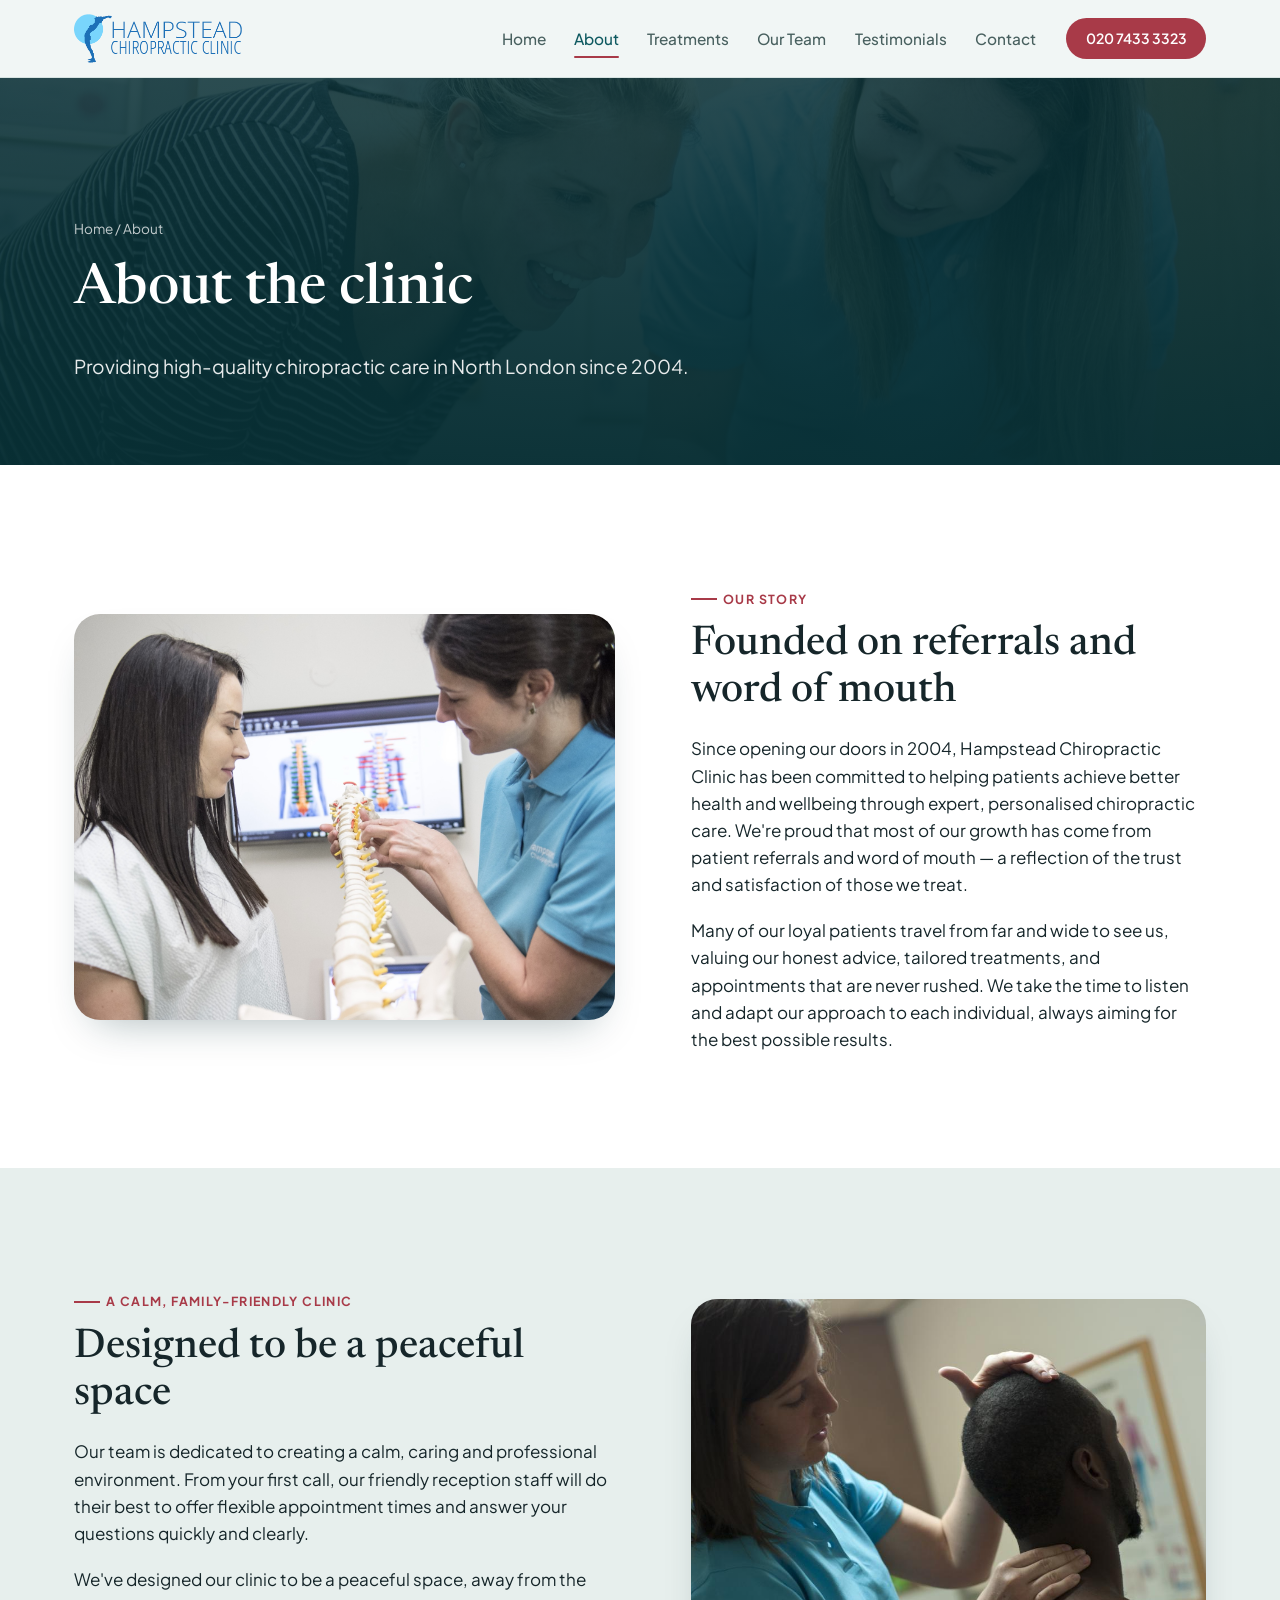
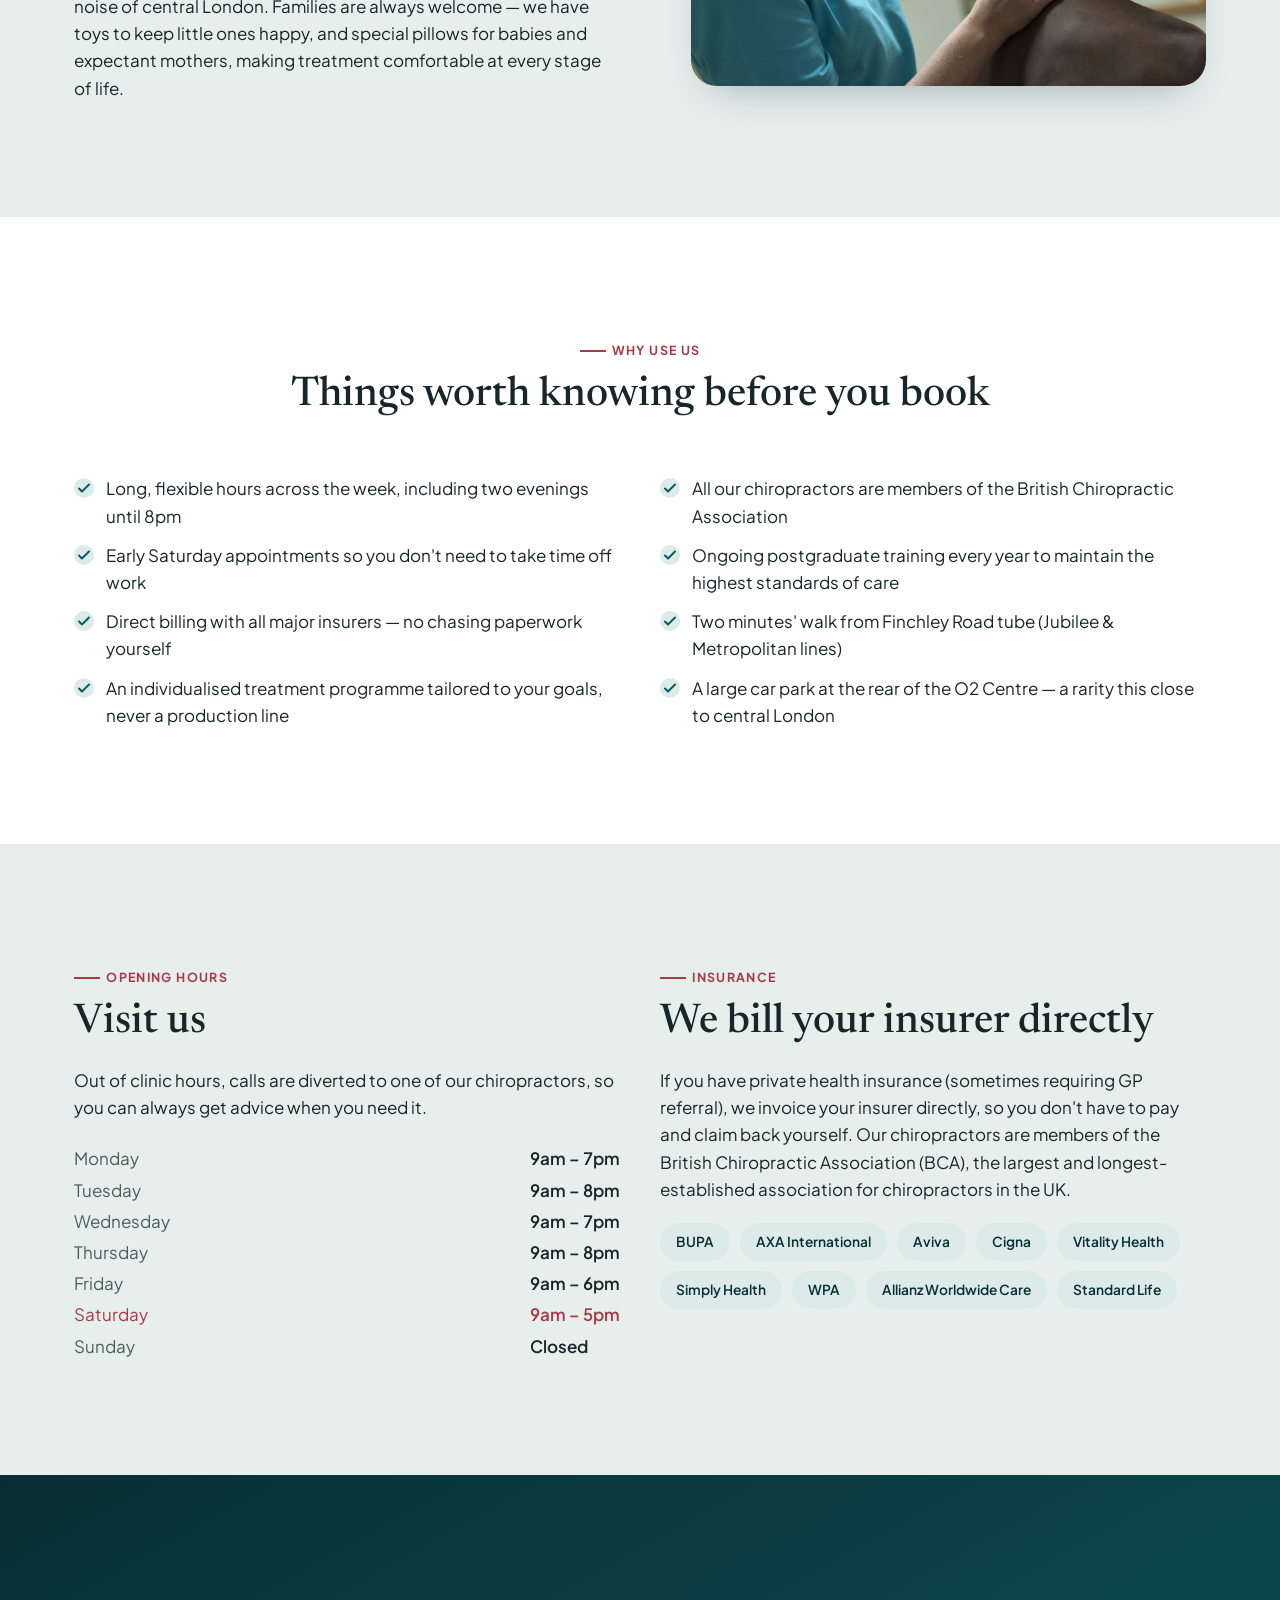
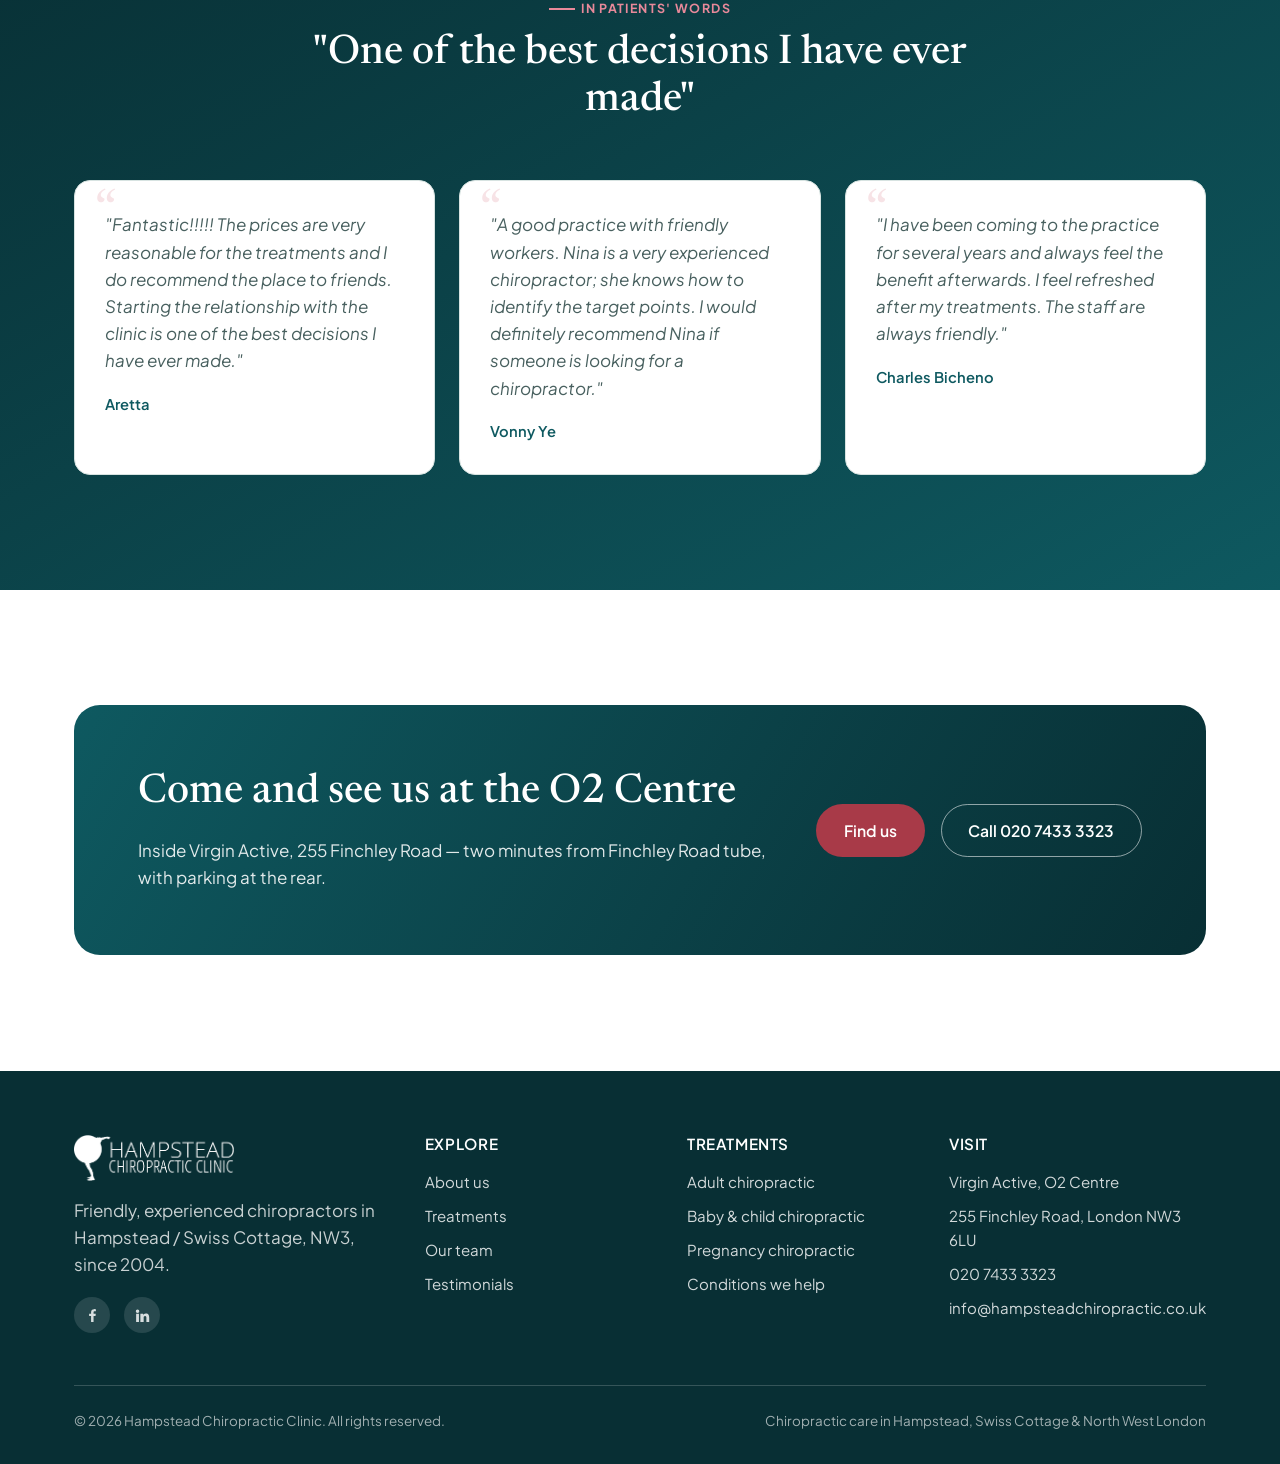
==== about.html @ 44919b16 "Initial build: Hampstead Chiropractic Clinic demo site Fully custom static site (plain HTML/CSS/JS, " ====
<!DOCTYPE html>
<html lang="en-GB">
<head>
<meta charset="UTF-8">
<meta name="viewport" content="width=device-width, initial-scale=1">
<title>About Us — Hampstead Chiropractic Clinic, NW3</title>
<meta name="description" content="Hampstead Chiropractic Clinic has treated patients in North London since 2004. Read our story, why patients choose us, opening hours, and accepted insurers.">
<link rel="icon" href="assets/img/favicon.svg" type="image/svg+xml">
<link rel="preconnect" href="https://fonts.googleapis.com">
<link rel="preconnect" href="https://fonts.gstatic.com" crossorigin>
<link href="https://fonts.googleapis.com/css2?family=Newsreader:ital,opsz,wght@0,6..72,400;0,6..72,500;0,6..72,600;1,6..72,500&family=Plus+Jakarta+Sans:wght@400;500;600;700;800&display=swap" rel="stylesheet">
<link rel="stylesheet" href="assets/css/tokens.css">
<link rel="stylesheet" href="assets/css/main.css">
</head>
<body>

<header class="site-header">
  <div class="container site-header__bar">
    <a href="index.html" class="brand"><img src="assets/img/logo.png" width="333" height="97" style="height:auto" alt="Hampstead Chiropractic Clinic"></a>
    <nav class="nav">
      <ul class="nav__links">
        <li><a href="index.html">Home</a></li>
        <li><a href="about.html" aria-current="page">About</a></li>
        <li><a href="treatments.html">Treatments</a></li>
        <li><a href="team.html">Our Team</a></li>
        <li><a href="testimonials.html">Testimonials</a></li>
        <li><a href="contact.html">Contact</a></li>
      </ul>
      <a href="tel:+442074333323" class="btn btn--primary btn--sm">020 7433 3323</a>
      <button class="nav__toggle" aria-label="Toggle menu" aria-expanded="false">
        <svg viewBox="0 0 24 24" fill="none" stroke="currentColor" stroke-width="2" stroke-linecap="round"><path d="M4 7h16M4 12h16M4 17h16"/></svg>
      </button>
    </nav>
  </div>
  <div class="nav__scrim"></div>
</header>

<main>

  <section class="banner">
    <div class="banner__media"><img src="assets/img/mother-baby-chiropractor.jpg" width="2200" height="1466" alt="" role="presentation"></div>
    <div class="banner__scrim"></div>
    <div class="container banner__inner">
      <p class="breadcrumb"><a href="index.html">Home</a> / About</p>
      <h1>About the clinic</h1>
      <p class="lede">Providing high-quality chiropractic care in North London since 2004.</p>
    </div>
  </section>

  <section class="section section--surface" data-reveal>
    <div class="container">
      <div class="split">
        <div class="split__media"><img src="assets/img/about-consultation-spine-model.jpg" width="2000" height="1331" style="height:auto" alt="Chiropractor discussing a spine model with a patient during a consultation" loading="lazy"></div>
        <div>
          <p class="eyebrow">Our story</p>
          <h2>Founded on referrals and word of mouth</h2>
          <p>Since opening our doors in 2004, Hampstead Chiropractic Clinic has been committed to helping patients achieve better health and wellbeing through expert, personalised chiropractic care. We're proud that most of our growth has come from patient referrals and word of mouth — a reflection of the trust and satisfaction of those we treat.</p>
          <p>Many of our loyal patients travel from far and wide to see us, valuing our honest advice, tailored treatments, and appointments that are never rushed. We take the time to listen and adapt our approach to each individual, always aiming for the best possible results.</p>
        </div>
      </div>
    </div>
  </section>

  <section class="section section--dim" data-reveal>
    <div class="container">
      <div class="split split--reverse">
        <div class="split__media"><img src="assets/img/adult-cervical-adjustment.jpg" width="1024" height="689" style="height:auto" alt="Chiropractor performing a gentle neck adjustment on an adult patient" loading="lazy"></div>
        <div>
          <p class="eyebrow">A calm, family-friendly clinic</p>
          <h2>Designed to be a peaceful space</h2>
          <p>Our team is dedicated to creating a calm, caring and professional environment. From your first call, our friendly reception staff will do their best to offer flexible appointment times and answer your questions quickly and clearly.</p>
          <p>We've designed our clinic to be a peaceful space, away from the noise of central London. Families are always welcome — we have toys to keep little ones happy, and special pillows for babies and expectant mothers, making treatment comfortable at every stage of life.</p>
        </div>
      </div>
    </div>
  </section>

  <section class="section section--surface" data-reveal>
    <div class="container">
      <div class="section-head section-head--center">
        <p class="eyebrow">Why use us</p>
        <h2>Things worth knowing before you book</h2>
      </div>
      <div class="grid-2">
        <ul class="list-check">
          <li>Long, flexible hours across the week, including two evenings until 8pm</li>
          <li>Early Saturday appointments so you don't need to take time off work</li>
          <li>Direct billing with all major insurers — no chasing paperwork yourself</li>
          <li>An individualised treatment programme tailored to your goals, never a production line</li>
        </ul>
        <ul class="list-check">
          <li>All our chiropractors are members of the British Chiropractic Association</li>
          <li>Ongoing postgraduate training every year to maintain the highest standards of care</li>
          <li>Two minutes' walk from Finchley Road tube (Jubilee &amp; Metropolitan lines)</li>
          <li>A large car park at the rear of the O2 Centre — a rarity this close to central London</li>
        </ul>
      </div>
    </div>
  </section>

  <section class="section section--dim" data-reveal>
    <div class="container">
      <div class="grid-2">
        <div>
          <p class="eyebrow">Opening hours</p>
          <h2>Visit us</h2>
          <p>Out of clinic hours, calls are diverted to one of our chiropractors, so you can always get advice when you need it.</p>
          <div class="hours-table" style="margin-top:24px;">
            <div class="hours-row" data-day="1"><span class="day-name">Monday</span><span class="day-hours">9am – 7pm</span></div>
            <div class="hours-row" data-day="2"><span class="day-name">Tuesday</span><span class="day-hours">9am – 8pm</span></div>
            <div class="hours-row" data-day="3"><span class="day-name">Wednesday</span><span class="day-hours">9am – 7pm</span></div>
            <div class="hours-row" data-day="4"><span class="day-name">Thursday</span><span class="day-hours">9am – 8pm</span></div>
            <div class="hours-row" data-day="5"><span class="day-name">Friday</span><span class="day-hours">9am – 6pm</span></div>
            <div class="hours-row" data-day="6"><span class="day-name">Saturday</span><span class="day-hours">9am – 5pm</span></div>
            <div class="hours-row" data-day="0"><span class="day-name">Sunday</span><span class="day-hours">Closed</span></div>
          </div>
        </div>
        <div id="insurance">
          <p class="eyebrow">Insurance</p>
          <h2>We bill your insurer directly</h2>
          <p>If you have private health insurance (sometimes requiring GP referral), we invoice your insurer directly, so you don't have to pay and claim back yourself. Our chiropractors are members of the British Chiropractic Association (BCA), the largest and longest-established association for chiropractors in the UK.</p>
          <div class="chip-row" style="margin-top:20px;">
            <span class="chip">BUPA</span>
            <span class="chip">AXA International</span>
            <span class="chip">Aviva</span>
            <span class="chip">Cigna</span>
            <span class="chip">Vitality Health</span>
            <span class="chip">Simply Health</span>
            <span class="chip">WPA</span>
            <span class="chip">Allianz Worldwide Care</span>
            <span class="chip">Standard Life</span>
          </div>
        </div>
      </div>
    </div>
  </section>

  <section class="section section--teal" data-reveal>
    <div class="container">
      <div class="section-head section-head--center">
        <p class="eyebrow">In patients' words</p>
        <h2>"One of the best decisions I have ever made"</h2>
      </div>
      <div class="testimonials-grid">
        <article class="t-card">
          <p>"Fantastic!!!!! The prices are very reasonable for the treatments and I do recommend the place to friends. Starting the relationship with the clinic is one of the best decisions I have ever made."</p>
          <cite>Aretta</cite>
        </article>
        <article class="t-card">
          <p>"A good practice with friendly workers. Nina is a very experienced chiropractor; she knows how to identify the target points. I would definitely recommend Nina if someone is looking for a chiropractor."</p>
          <cite>Vonny Ye</cite>
        </article>
        <article class="t-card">
          <p>"I have been coming to the practice for several years and always feel the benefit afterwards. I feel refreshed after my treatments. The staff are always friendly."</p>
          <cite>Charles Bicheno</cite>
        </article>
      </div>
    </div>
  </section>

  <section class="section section--surface" data-reveal>
    <div class="container">
      <div class="cta-band">
        <div>
          <h2>Come and see us at the O2 Centre</h2>
          <p>Inside Virgin Active, 255 Finchley Road — two minutes from Finchley Road tube, with parking at the rear.</p>
        </div>
        <div class="hero__actions" style="margin:0;">
          <a href="contact.html" class="btn btn--primary">Find us</a>
          <a href="tel:+442074333323" class="btn btn--outline-light">Call 020 7433 3323</a>
        </div>
      </div>
    </div>
  </section>

</main>

<footer class="site-footer">
  <div class="container">
    <div class="footer-grid">
      <div class="footer-brand">
        <img src="assets/img/logo.png" width="333" height="97" style="height:auto" alt="Hampstead Chiropractic Clinic">
        <p style="max-width:32ch; color:color-mix(in srgb, var(--color-white) 78%, transparent);">Friendly, experienced chiropractors in Hampstead / Swiss Cottage, NW3, since 2004.</p>
        <div class="social-row">
          <a href="https://www.facebook.com/HCCgettreated/" target="_blank" rel="noopener" aria-label="Facebook">
            <svg viewBox="0 0 24 24" fill="currentColor"><path d="M13.5 21v-8.2h2.75l.41-3.2h-3.16V7.55c0-.92.26-1.55 1.58-1.55h1.68V3.14A22 22 0 0 0 14.2 3c-2.5 0-4.21 1.53-4.21 4.33v2.27H7.23v3.2h2.76V21z"/></svg>
          </a>
          <a href="https://www.linkedin.com/in/nina-van-dyk-29711727/" target="_blank" rel="noopener" aria-label="LinkedIn">
            <svg viewBox="0 0 24 24" fill="currentColor"><path d="M4.98 3.5A2.5 2.5 0 1 1 5 8.5a2.5 2.5 0 0 1-.02-5zM3 9.5h4V21H3zM9 9.5h3.83v1.57h.05c.53-1 1.84-2.06 3.79-2.06 4.06 0 4.81 2.67 4.81 6.14V21h-4v-5.35c0-1.28-.02-2.92-1.78-2.92-1.78 0-2.06 1.39-2.06 2.83V21H9z"/></svg>
          </a>
        </div>
      </div>
      <div>
        <h4>Explore</h4>
        <ul class="footer-links">
          <li><a href="about.html">About us</a></li>
          <li><a href="treatments.html">Treatments</a></li>
          <li><a href="team.html">Our team</a></li>
          <li><a href="testimonials.html">Testimonials</a></li>
        </ul>
      </div>
      <div>
        <h4>Treatments</h4>
        <ul class="footer-links">
          <li><a href="treatments.html#adult">Adult chiropractic</a></li>
          <li><a href="treatments.html#baby">Baby &amp; child chiropractic</a></li>
          <li><a href="treatments.html#pregnancy">Pregnancy chiropractic</a></li>
          <li><a href="treatments.html#conditions">Conditions we help</a></li>
        </ul>
      </div>
      <div>
        <h4>Visit</h4>
        <ul class="footer-links">
          <li>Virgin Active, O2 Centre</li>
          <li>255 Finchley Road, London NW3 6LU</li>
          <li><a href="tel:+442074333323">020 7433 3323</a></li>
          <li><a href="mailto:info@hampsteadchiropractic.co.uk">info@hampsteadchiropractic.co.uk</a></li>
        </ul>
      </div>
    </div>
    <div class="footer-bottom">
      <span>© 2026 Hampstead Chiropractic Clinic. All rights reserved.</span>
      <span>Chiropractic care in Hampstead, Swiss Cottage &amp; North West London</span>
    </div>
  </div>
</footer>

<script src="assets/js/main.js"></script>
</body>
</html>
---- assets/css/tokens.css ----
/* ==========================================================================
   Hampstead Chiropractic Clinic — design tokens
   Palette: deep spruce-teal (precision, calm) + warm rose-coral (human
   warmth — this clinic treats a lot of babies, children and expectant
   mothers, so the accent leans warmer/softer than a purely clinical site).
   Deliberately distinct from sibling projects: golders-green-chiropractic
   (bordeaux wine + slate), nw3-chiropractic (dusk indigo + sage),
   dental-perfection (amethyst + rose-gold), hampstead-practice (botanical
   green + clay). Contrast pairs verified against WCAG AA below.
   ========================================================================== */

:root {
  /* --- Brand teal --- */
  --color-teal: #0E5960;          /* primary — deep spruce teal. 7.35:1 on paper */
  --color-teal-light: #5FA3AC;    /* text-safe teal on teal-deep bg (4.99:1) */
  --color-teal-deep: #082F34;     /* darkest teal — hero scrim, footer, dark sections */
  --color-teal-pale: #DCEBEA;     /* pale tint for chips/badges/backgrounds — not text */

  /* --- Accent coral (warmth, family, care) --- */
  --color-coral: #CD5468;         /* decorative/large-text/icons only on light bg (3.80:1) */
  --color-coral-deep: #A83A48;    /* text-safe coral on paper/white (5.72:1 / 6.24:1) */
  --color-coral-light: #E8899A;   /* text-safe coral on teal-deep bg (5.78:1) */
  --color-coral-pale: #F7E3E6;    /* pale coral tint for chips/backgrounds — not text */

  /* --- Neutrals --- */
  --color-paper: #F1F6F5;         /* page background — cool seafoam-white, spa-calm */
  --color-paper-dim: #E7EFED;     /* secondary panel background */
  --color-surface: #FFFFFF;       /* card surface */
  --color-ink: #16262A;           /* body text — deep teal-charcoal (14.31:1 on paper) */
  --color-ink-soft: #48605F;      /* secondary text (6.18:1 on paper, 6.74:1 on white) */
  --color-line: #D7E3E1;          /* hairline borders — decorative only */
  --color-line-strong: #B9CBC8;
  --color-white: #FFFFFF;

  --hover-fill: color-mix(in oklch, var(--color-teal) 70%, black);

  /* --- Semantic aliases --- */
  --color-bg: var(--color-paper);
  --color-text: var(--color-ink);
  --color-text-soft: var(--color-ink-soft);
  --color-primary: var(--color-teal);
  --color-primary-deep: var(--color-teal-deep);
  --color-accent: var(--color-coral);
  --color-accent-deep: var(--color-coral-deep);

  /* --- Type --- */
  --font-display: "Newsreader", "Iowan Old Style", Georgia, serif;
  --font-body: "Plus Jakarta Sans", -apple-system, BlinkMacSystemFont, "Segoe UI", Roboto, Arial, sans-serif;

  /* --- Shape / motion --- */
  --radius-lg: 26px;
  --radius-md: 16px;
  --radius-sm: 9px;
  --shadow-soft: 0 20px 44px -22px rgba(8, 47, 52, 0.38);
  --shadow-tight: 0 8px 20px -12px rgba(8, 47, 52, 0.3);
  --ease: cubic-bezier(0.22, 0.61, 0.36, 1);
}
---- assets/css/main.css ----
/* ==========================================================================
   Hampstead Chiropractic Clinic — main stylesheet
   Plain CSS, no framework, no build step.
   ========================================================================== */

@view-transition {
  navigation: auto;
}

*, *::before, *::after { box-sizing: border-box; }
html { scroll-behavior: smooth; }
@media (prefers-reduced-motion: reduce) {
  html { scroll-behavior: auto; }
  *, *::before, *::after {
    animation-duration: 0.01ms !important;
    animation-iteration-count: 1 !important;
    transition-duration: 0.01ms !important;
    scroll-behavior: auto !important;
  }
}

body {
  margin: 0;
  background: var(--color-bg);
  color: var(--color-text);
  font-family: var(--font-body);
  font-size: 1.0625rem;
  line-height: 1.6;
  -webkit-font-smoothing: antialiased;
}

img { max-width: 100%; display: block; }
a { color: inherit; text-decoration: none; }

h1, h2, h3, h4 {
  font-family: var(--font-display);
  font-weight: 600;
  line-height: 1.15;
  margin: 0 0 0.5em;
  color: var(--color-ink);
}

h1 { font-size: clamp(2.4rem, 4.4vw, 3.8rem); font-weight: 500; }
h2 { font-size: clamp(1.9rem, 3.2vw, 2.7rem); font-weight: 500; }
h3 { font-size: clamp(1.3rem, 2vw, 1.6rem); }
h4 { font-size: 1.15rem; }

p { margin: 0 0 1.1em; }
p:last-child { margin-bottom: 0; }

.lede {
  font-size: 1.2rem;
  color: var(--color-ink-soft);
  max-width: 46ch;
}

::selection { background: var(--color-teal); color: var(--color-white); }

/* Scrollbars on internally-scrolling elements */
.scroll-x, .hours-table, dialog {
  scrollbar-width: thin;
  scrollbar-color: var(--color-teal) transparent;
}

/* Numeric tabular alignment for price columns */
.price, .price-table td, .hours-table .day-hours {
  font-variant-numeric: tabular-nums;
}

.container {
  width: 100%;
  max-width: 1180px;
  margin-inline: auto;
  padding-inline: 24px;
}

.section {
  padding-block: clamp(64px, 9vw, 116px);
}

.section--tight { padding-block: clamp(44px, 6vw, 76px); }

.section--teal {
  background: linear-gradient(in oklch to bottom right, var(--color-teal-deep), var(--color-teal));
  color: var(--color-white);
}
.section--teal h2, .section--teal h3, .section--teal h4 { color: var(--color-white); }
.section--teal p { color: color-mix(in srgb, var(--color-white) 88%, transparent); }

.section--dim { background: var(--color-paper-dim); }
.section--surface { background: var(--color-surface); }

.eyebrow {
  display: inline-flex;
  align-items: center;
  gap: 0.5em;
  font-size: 0.78rem;
  font-weight: 700;
  letter-spacing: 0.11em;
  text-transform: uppercase;
  color: var(--color-coral-deep);
  margin-bottom: 0.9em;
}
.section--teal .eyebrow, .hero .eyebrow, .banner .eyebrow { color: var(--color-coral-light); }
.eyebrow::before {
  content: "";
  width: 26px;
  height: 2px;
  background: currentColor;
  display: inline-block;
}

.section-head {
  max-width: 62ch;
  margin-bottom: clamp(32px, 5vw, 56px);
}
.section-head--center { margin-inline: auto; text-align: center; }

/* --- Buttons --- */
.btn {
  display: inline-flex;
  align-items: center;
  justify-content: center;
  gap: 0.55em;
  padding: 0.85em 1.7em;
  border-radius: 999px;
  font-weight: 600;
  font-size: 0.98rem;
  border: 1.5px solid transparent;
  cursor: pointer;
  transition: transform 0.35s var(--ease), background-color 0.25s var(--ease), color 0.25s var(--ease), border-color 0.25s var(--ease);
  white-space: nowrap;
}
.btn--primary {
  background: var(--color-coral-deep);
  color: var(--color-white);
}
.btn--primary:hover { background: color-mix(in oklch, var(--color-coral-deep) 82%, black); }

.btn--outline {
  background: transparent;
  border-color: color-mix(in srgb, currentColor 45%, transparent);
  color: var(--color-teal);
}
.btn--outline:hover { background: var(--color-teal); color: var(--color-white); border-color: var(--color-teal); }

.btn--outline-light {
  background: transparent;
  border-color: color-mix(in srgb, var(--color-white) 55%, transparent);
  color: var(--color-white);
}
.btn--outline-light:hover { background: var(--color-white); color: var(--color-teal-deep); }

.btn--ghost { color: var(--color-teal); padding-inline: 0.4em; }
.btn--ghost:hover { color: var(--color-coral-deep); }

.btn--sm { padding: 0.6em 1.3em; font-size: 0.88rem; }

/* Magnetic hover on hero CTA only — reduced motion safe */
@media (prefers-reduced-motion: no-preference) {
  .btn--magnetic:hover { transform: translateY(-2px); }
}

/* --- Header / Nav --- */
.site-header {
  position: sticky;
  top: 0;
  z-index: 40;
  background: color-mix(in srgb, var(--color-paper) 92%, transparent);
  backdrop-filter: blur(10px);
  border-bottom: 1px solid var(--color-line);
}
.site-header__bar {
  display: flex;
  align-items: center;
  justify-content: space-between;
  padding-block: 14px;
  gap: 20px;
}
.brand {
  display: flex;
  align-items: center;
  gap: 12px;
  font-family: var(--font-display);
  font-size: 1.05rem;
  color: var(--color-ink);
  font-weight: 600;
}
.brand img { width: 168px; height: auto; }

.nav {
  display: flex;
  align-items: center;
  gap: clamp(18px, 2.4vw, 34px);
}
.nav__links {
  display: flex;
  align-items: center;
  gap: clamp(16px, 2.2vw, 30px);
  list-style: none;
  margin: 0;
  padding: 0;
}
.nav__links a {
  font-size: 0.96rem;
  font-weight: 500;
  color: var(--color-ink-soft);
  position: relative;
  padding-block: 4px;
}
.nav__links a:hover, .nav__links a[aria-current="page"] { color: var(--color-teal); }
.nav__links a[aria-current="page"]::after {
  content: "";
  position: absolute;
  left: 0; right: 0; bottom: -6px;
  height: 2px;
  background: var(--color-coral-deep);
  border-radius: 2px;
}

.nav__toggle {
  display: none;
  background: none;
  border: none;
  cursor: pointer;
  padding: 8px;
}
.nav__toggle svg { width: 26px; height: 26px; color: var(--color-ink); }

@media (max-width: 860px) {
  .nav__toggle { display: inline-flex; }
  .nav__links {
    position: fixed;
    inset: 0 0 0 auto;
    width: min(320px, 82vw);
    height: 100vh;
    background: var(--color-surface);
    flex-direction: column;
    align-items: flex-start;
    justify-content: flex-start;
    padding: 96px 32px 32px;
    gap: 22px;
    transform: translateX(100%);
    transition: transform 0.4s var(--ease);
    box-shadow: var(--shadow-soft);
  }
  .nav__links a { font-size: 1.1rem; }
  html:has(body.nav-open) { overflow: hidden; }
  body.nav-open .nav__links { transform: translateX(0); }
  .nav .btn--primary { display: none; }
  body.nav-open .nav__scrim {
    position: fixed;
    inset: 0;
    background: rgba(8, 24, 26, 0.4);
    z-index: 39;
  }
}

/* --- Hero --- */
.hero {
  position: relative;
  overflow: hidden;
  background: var(--color-teal-deep);
  color: var(--color-white);
}
.hero__media {
  position: absolute;
  inset: 0;
}
.hero__media img {
  width: 100%;
  height: 100%;
  object-fit: cover;
  object-position: center 30%;
}
.hero__scrim {
  position: absolute;
  inset: 0;
  background: linear-gradient(in oklch 100deg, rgba(8,47,52,0.94) 8%, rgba(8,47,52,0.74) 42%, rgba(8,47,52,0.32) 78%);
}
.hero__inner {
  position: relative;
  padding-block: clamp(120px, 20vw, 200px) clamp(80px, 12vw, 120px);
}
.hero h1 { color: var(--color-white); max-width: 16ch; }
.hero__text-shadow, .hero p { text-shadow: 0 2px 18px rgba(0,0,0,0.35); }
.hero .lede { color: color-mix(in srgb, var(--color-white) 92%, transparent); max-width: 50ch; font-size: 1.24rem; }
.hero__actions { display: flex; flex-wrap: wrap; gap: 16px; margin-top: 34px; }
.hero__meta {
  display: flex;
  flex-wrap: wrap;
  gap: 28px;
  margin-top: 52px;
  padding-top: 28px;
  border-top: 1px solid color-mix(in srgb, var(--color-white) 25%, transparent);
}
.hero__meta div strong { display: block; font-family: var(--font-display); font-size: 1.5rem; color: var(--color-white); }
.hero__meta div span { font-size: 0.86rem; color: color-mix(in srgb, var(--color-white) 78%, transparent); }

/* --- Page banner (non-home hero) --- */
.banner {
  position: relative;
  background: var(--color-teal-deep);
  color: var(--color-white);
  padding-block: clamp(88px, 14vw, 140px) clamp(56px, 8vw, 84px);
  overflow: hidden;
}
.banner__media img {
  position: absolute;
  inset: 0;
  width: 100%;
  height: 100%;
  object-fit: cover;
  opacity: 0.32;
}
.banner__scrim {
  position: absolute;
  inset: 0;
  background: linear-gradient(in oklch to bottom, rgba(8,47,52,0.55), rgba(8,47,52,0.92));
}
.banner__inner { position: relative; }
.banner h1 { color: var(--color-white); }
.banner .lede { color: color-mix(in srgb, var(--color-white) 90%, transparent); }
.breadcrumb { font-size: 0.85rem; color: color-mix(in srgb, var(--color-white) 75%, transparent); margin-bottom: 18px; }
.breadcrumb a:hover { color: var(--color-coral-light); }

/* --- Pillars / cards grid (subgrid so titles+CTAs align) --- */
.pillars {
  display: grid;
  grid-template-columns: repeat(auto-fit, minmax(280px, 1fr));
  gap: 28px;
}
.pillar-card {
  display: grid;
  grid-template-rows: subgrid;
  grid-row: span 3;
  background: var(--color-surface);
  border-radius: var(--radius-lg);
  overflow: hidden;
  box-shadow: var(--shadow-tight);
  border: 1px solid var(--color-line);
}
.pillars { grid-template-rows: auto 1fr auto; }
.pillar-card__media { aspect-ratio: 4 / 3; height: auto; overflow: hidden; }
.pillar-card__media img { width: 100%; height: 100%; object-fit: cover; transition: transform 0.6s var(--ease); }
.pillar-card:hover .pillar-card__media img { transform: scale(1.05); }
.pillar-card__body { padding: 26px 26px 8px; }
.pillar-card__foot { padding: 0 26px 26px; }
.pillar-card__tag {
  display: inline-block;
  font-size: 0.72rem;
  font-weight: 700;
  letter-spacing: 0.08em;
  text-transform: uppercase;
  color: var(--color-teal);
  background: var(--color-teal-pale);
  padding: 5px 12px;
  border-radius: 999px;
  margin-bottom: 12px;
}

/* --- Feature split (image + text) --- */
.split {
  display: grid;
  grid-template-columns: 1.05fr 1fr;
  gap: clamp(32px, 6vw, 76px);
  align-items: center;
}
.split--reverse .split__media { order: 2; }
.split__media { border-radius: var(--radius-lg); overflow: hidden; box-shadow: var(--shadow-soft); }
.split__media img { aspect-ratio: 4 / 3; height: auto; width: 100%; object-fit: cover; }
.split__media--tall img { aspect-ratio: 3 / 4; }
@media (max-width: 900px) {
  .split { grid-template-columns: 1fr; }
  .split--reverse .split__media { order: 0; }
}

.list-check { list-style: none; margin: 0; padding: 0; display: grid; gap: 12px; }
.list-check li { display: flex; gap: 12px; align-items: flex-start; }
.list-check li::before {
  content: "";
  flex: none;
  width: 20px; height: 20px;
  margin-top: 3px;
  border-radius: 50%;
  background: var(--color-teal-pale);
  background-image: url("data:image/svg+xml,%3Csvg xmlns='http://www.w3.org/2000/svg' viewBox='0 0 20 20' fill='none'%3E%3Cpath d='M5 10.5l3 3 7-7' stroke='%230E5960' stroke-width='2' stroke-linecap='round' stroke-linejoin='round'/%3E%3C/svg%3E");
  background-repeat: no-repeat;
  background-position: center;
}

/* --- Testimonial cards --- */
.testimonials-grid {
  display: grid;
  grid-template-columns: repeat(auto-fit, minmax(300px, 1fr));
  gap: 24px;
}
.t-card {
  background: var(--color-surface);
  border: 1px solid var(--color-line);
  border-radius: var(--radius-md);
  padding: 30px;
  position: relative;
}
.t-card::before {
  content: "\201C";
  font-family: var(--font-display);
  font-size: 3.4rem;
  color: var(--color-coral-pale);
  position: absolute;
  top: 6px;
  left: 20px;
  line-height: 1;
}
.t-card p { position: relative; color: var(--color-ink-soft); font-style: italic; }
.t-card cite { display: block; margin-top: 16px; font-style: normal; font-weight: 600; color: var(--color-teal); font-size: 0.92rem; }

/* --- Team --- */
.team-grid {
  display: grid;
  grid-template-columns: repeat(auto-fit, minmax(260px, 1fr));
  gap: 30px;
}
.team-card {
  background: var(--color-surface);
  border-radius: var(--radius-lg);
  overflow: hidden;
  box-shadow: var(--shadow-tight);
  border: 1px solid var(--color-line);
}
.team-card__media { aspect-ratio: 1 / 1; height: auto; }
.team-card__media img { width: 100%; height: 100%; object-fit: cover; }
.team-card__media--placeholder {
  display: flex;
  align-items: center;
  justify-content: center;
  background: linear-gradient(in oklch 135deg, var(--color-teal), var(--color-teal-deep));
  color: var(--color-white);
  font-family: var(--font-display);
  font-size: 3.2rem;
}
.team-card__body { padding: 24px 26px 28px; }
.team-card__role { color: var(--color-coral-deep); font-weight: 600; font-size: 0.9rem; margin-bottom: 10px; display: block; }
.team-card__creds { color: var(--color-ink-soft); font-size: 0.85rem; }

/* --- Price table --- */
.price-table {
  width: 100%;
  border-collapse: collapse;
  background: var(--color-surface);
  border-radius: var(--radius-md);
  overflow: hidden;
  box-shadow: var(--shadow-tight);
}
.price-table th, .price-table td {
  padding: 16px 22px;
  text-align: left;
  border-bottom: 1px solid var(--color-line);
}
.price-table th {
  background: var(--color-teal);
  color: var(--color-white);
  font-family: var(--font-display);
  font-weight: 500;
  font-size: 1.02rem;
}
.price-table td:last-child { text-align: right; font-weight: 600; color: var(--color-teal); }
.price-table th:last-child { text-align: right; }
.price-table tr:last-child td { border-bottom: none; }

/* --- Conditions grid --- */
.conditions-grid {
  display: grid;
  grid-template-columns: repeat(auto-fit, minmax(230px, 1fr));
  gap: 4px 28px;
}
.condition-item {
  padding-block: 18px;
  border-bottom: 1px solid var(--color-line);
}
.condition-item h4 { margin-bottom: 4px; color: var(--color-teal-deep); }
.condition-item p { color: var(--color-ink-soft); font-size: 0.95rem; margin: 0; }

/* --- Sibling-focus card group --- */
.menu:has(.condition-item:hover) .condition-item:not(:hover) { filter: blur(1.5px) saturate(0.7); opacity: 0.65; }

/* --- FAQ (native details/summary) --- */
.faq { display: grid; gap: 14px; }
.faq details {
  background: var(--color-surface);
  border: 1px solid var(--color-line);
  border-radius: var(--radius-md);
  padding: 6px 24px;
}
.faq summary {
  cursor: pointer;
  font-weight: 600;
  padding-block: 18px;
  list-style: none;
  display: flex;
  justify-content: space-between;
  align-items: center;
  gap: 16px;
  color: var(--color-ink);
}
.faq summary::-webkit-details-marker { display: none; }
.faq summary::after {
  content: "+";
  font-size: 1.4rem;
  color: var(--color-coral-deep);
  flex: none;
  transition: transform 0.3s var(--ease);
}
.faq details[open] summary::after { transform: rotate(45deg); }
.faq details p { padding-bottom: 20px; color: var(--color-ink-soft); }

/* --- CTA band --- */
.cta-band {
  border-radius: var(--radius-lg);
  padding: clamp(40px, 6vw, 64px);
  background: linear-gradient(in oklch 120deg, var(--color-teal), var(--color-teal-deep));
  color: var(--color-white);
  display: grid;
  grid-template-columns: 1.4fr auto;
  gap: 28px;
  align-items: center;
}
.cta-band h2, .cta-band p { color: var(--color-white); }
.cta-band p { color: color-mix(in srgb, var(--color-white) 88%, transparent); }
@media (max-width: 720px) { .cta-band { grid-template-columns: 1fr; text-align: center; justify-items: center; } }

/* --- Hours table --- */
.hours-table {
  display: grid;
  grid-template-columns: 1fr auto;
  gap: 4px 20px;
  overflow-x: auto;
}
.hours-table .day-name { color: var(--color-ink-soft); }
.hours-table .day-hours { font-weight: 600; }
.hours-row { display: contents; }
.hours-row--today .day-name, .hours-row--today .day-hours { color: var(--color-coral-deep); }

/* --- Contact cards --- */
.contact-grid {
  display: grid;
  grid-template-columns: repeat(auto-fit, minmax(240px, 1fr));
  gap: 24px;
}
.contact-card {
  background: var(--color-surface);
  border: 1px solid var(--color-line);
  border-radius: var(--radius-md);
  padding: 28px;
}
.contact-card h3 { display: flex; align-items: center; gap: 10px; font-size: 1.1rem; }
.contact-card svg { width: 20px; height: 20px; color: var(--color-coral-deep); flex: none; }

.map-frame {
  border-radius: var(--radius-lg);
  overflow: hidden;
  box-shadow: var(--shadow-soft);
  border: 1px solid var(--color-line);
}
.map-frame iframe { width: 100%; height: 400px; border: 0; display: block; }

/* --- Insurance chips --- */
.chip-row { display: flex; flex-wrap: wrap; gap: 10px; }
.chip {
  background: var(--color-teal-pale);
  color: var(--color-teal-deep);
  font-size: 0.86rem;
  font-weight: 600;
  padding: 8px 16px;
  border-radius: 999px;
}

/* --- Footer --- */
.site-footer {
  background: var(--color-teal-deep);
  color: color-mix(in srgb, var(--color-white) 82%, transparent);
  padding-block: 64px 32px;
}
.site-footer h4 { color: var(--color-white); font-family: var(--font-body); font-size: 0.95rem; letter-spacing: 0.04em; text-transform: uppercase; margin-bottom: 18px; }
.footer-grid {
  display: grid;
  grid-template-columns: 1.4fr 1fr 1fr 1fr;
  gap: 40px;
}
.footer-grid a:hover { color: var(--color-coral-light); }
.footer-brand img { width: 160px; height: auto; margin-bottom: 16px; filter: brightness(0) invert(1); }
.footer-links { list-style: none; margin: 0; padding: 0; display: grid; gap: 10px; font-size: 0.94rem; }
.footer-bottom {
  margin-top: 52px;
  padding-top: 24px;
  border-top: 1px solid color-mix(in srgb, var(--color-white) 18%, transparent);
  display: flex;
  justify-content: space-between;
  flex-wrap: wrap;
  gap: 12px;
  font-size: 0.84rem;
  color: color-mix(in srgb, var(--color-white) 62%, transparent);
}
.social-row { display: flex; gap: 14px; }
.social-row a {
  width: 36px; height: 36px;
  display: inline-flex; align-items: center; justify-content: center;
  border-radius: 50%;
  background: color-mix(in srgb, var(--color-white) 12%, transparent);
}
.social-row a:hover { background: var(--color-coral-deep); }
.social-row svg { width: 17px; height: 17px; }

@media (max-width: 780px) {
  .footer-grid { grid-template-columns: 1fr 1fr; }
}

/* --- Scroll reveal --- */
[data-reveal] {
  opacity: 0;
  transform: translateY(22px);
  transition: opacity 0.7s var(--ease), transform 0.7s var(--ease);
}
[data-reveal].is-visible { opacity: 1; transform: translateY(0); }
@media (prefers-reduced-motion: reduce) {
  [data-reveal] { opacity: 1; transform: none; transition: none; }
}

@supports (animation-timeline: view()) {
  @media (prefers-reduced-motion: no-preference) {
    [data-reveal] {
      opacity: 1;
      transform: none;
      animation: reveal-fade auto linear;
      animation-timeline: view();
      animation-range: entry 0% cover 22%;
    }
  }
}
@keyframes reveal-fade {
  from { opacity: 0; transform: translateY(22px); }
  to { opacity: 1; transform: translateY(0); }
}

/* --- Native dialog (lightbox pattern reused for any modal use) --- */
dialog {
  border: none;
  border-radius: var(--radius-lg);
  padding: 0;
  max-width: min(640px, 92vw);
  box-shadow: var(--shadow-soft);
}
dialog::backdrop { background: rgba(8, 24, 26, 0.55); }
html:has(dialog[open]) { overflow: hidden; }

/* --- Utility --- */
.text-center { text-align: center; }
.mt-0 { margin-top: 0; }
.grid-2 { display: grid; grid-template-columns: 1fr 1fr; gap: 40px; }
@media (max-width: 780px) { .grid-2 { grid-template-columns: 1fr; gap: 28px; } }

@media (max-width: 640px) {
  .hero__inner, .banner__inner { text-align: left; }
  .price-table th, .price-table td { padding: 12px 16px; }
}
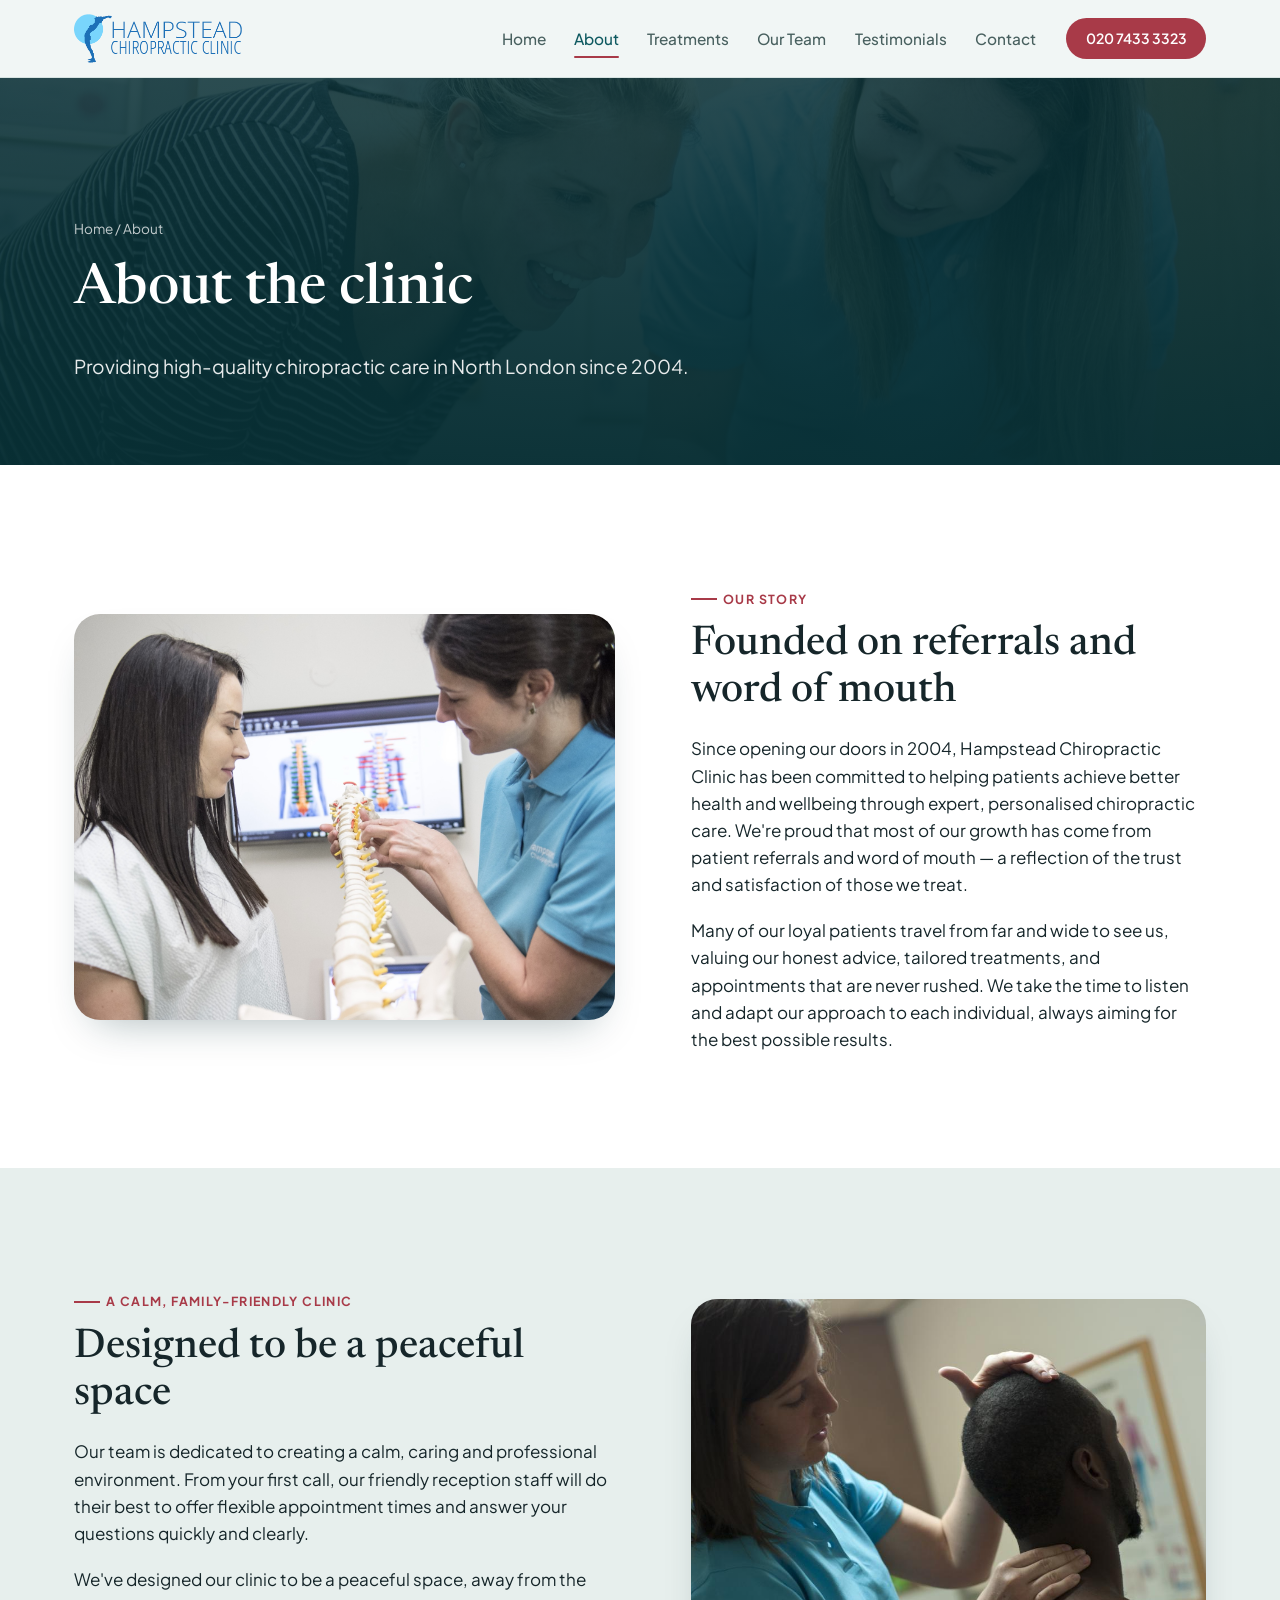
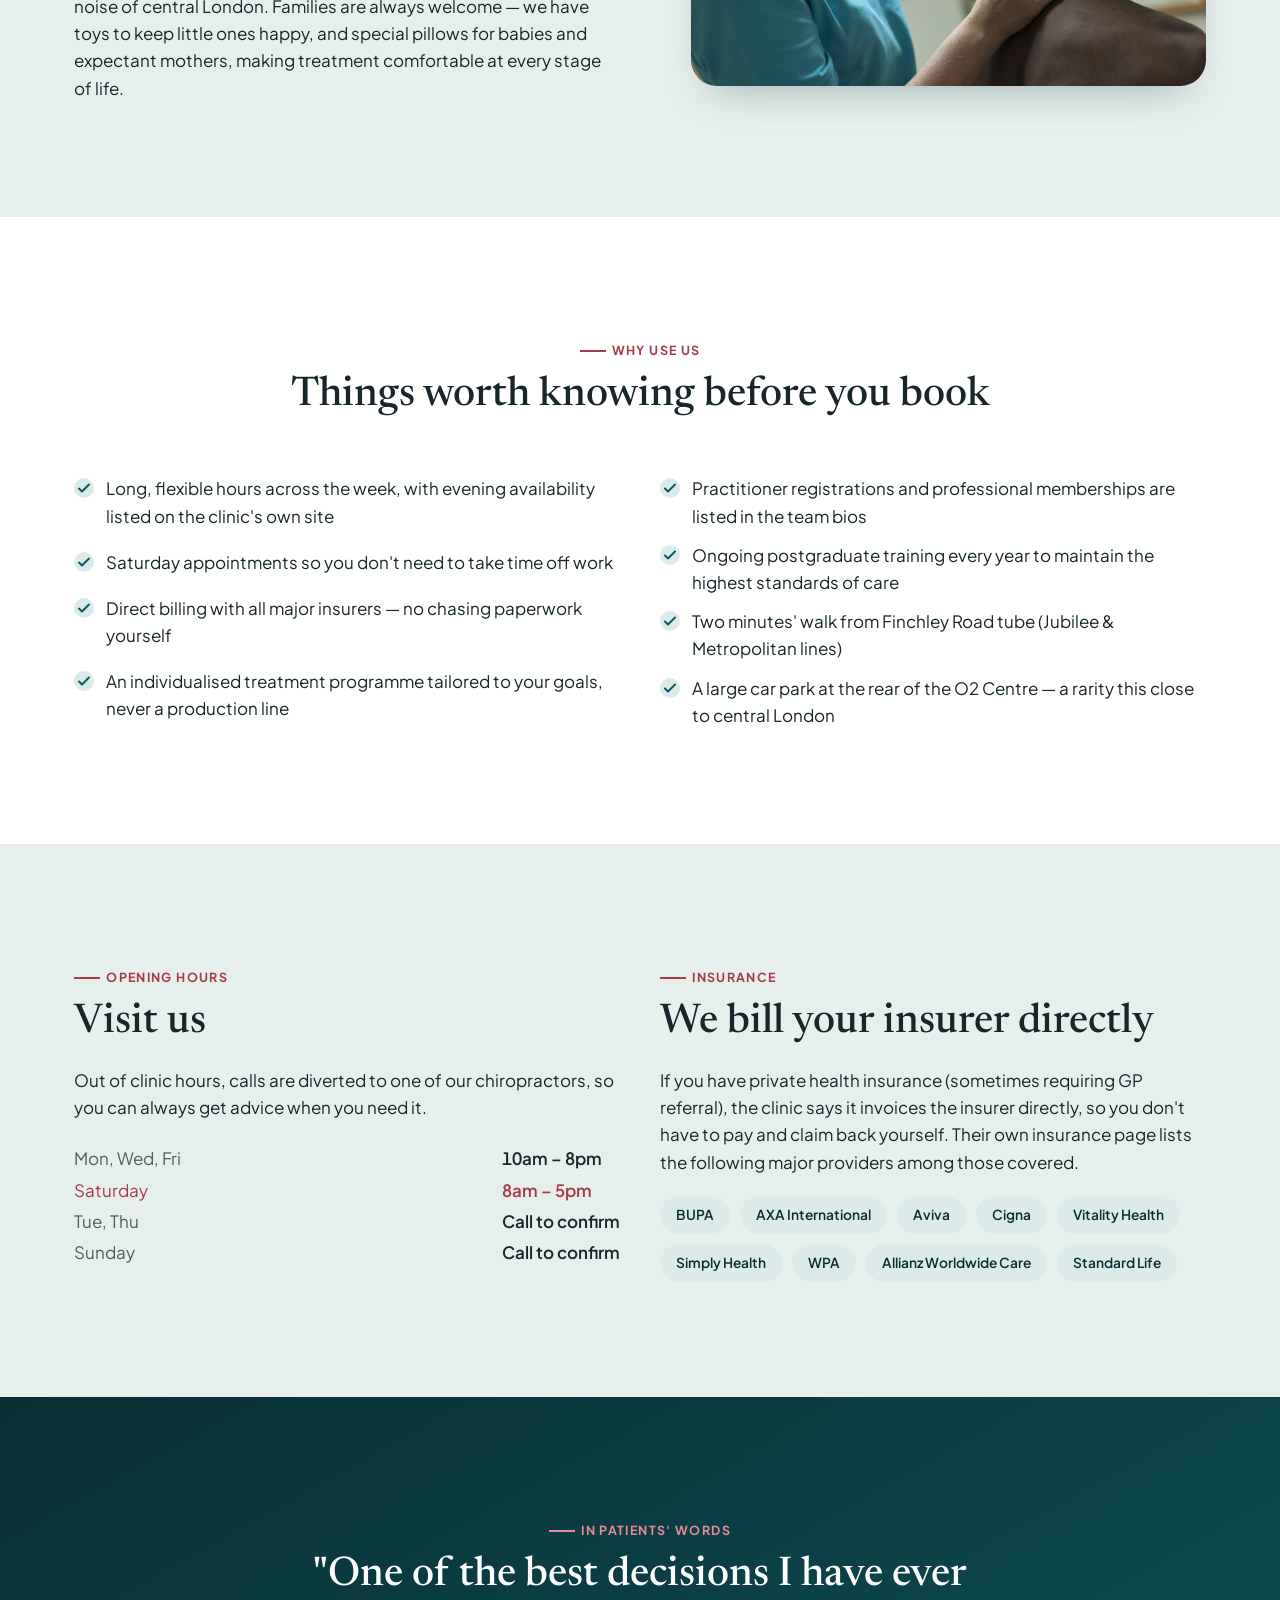
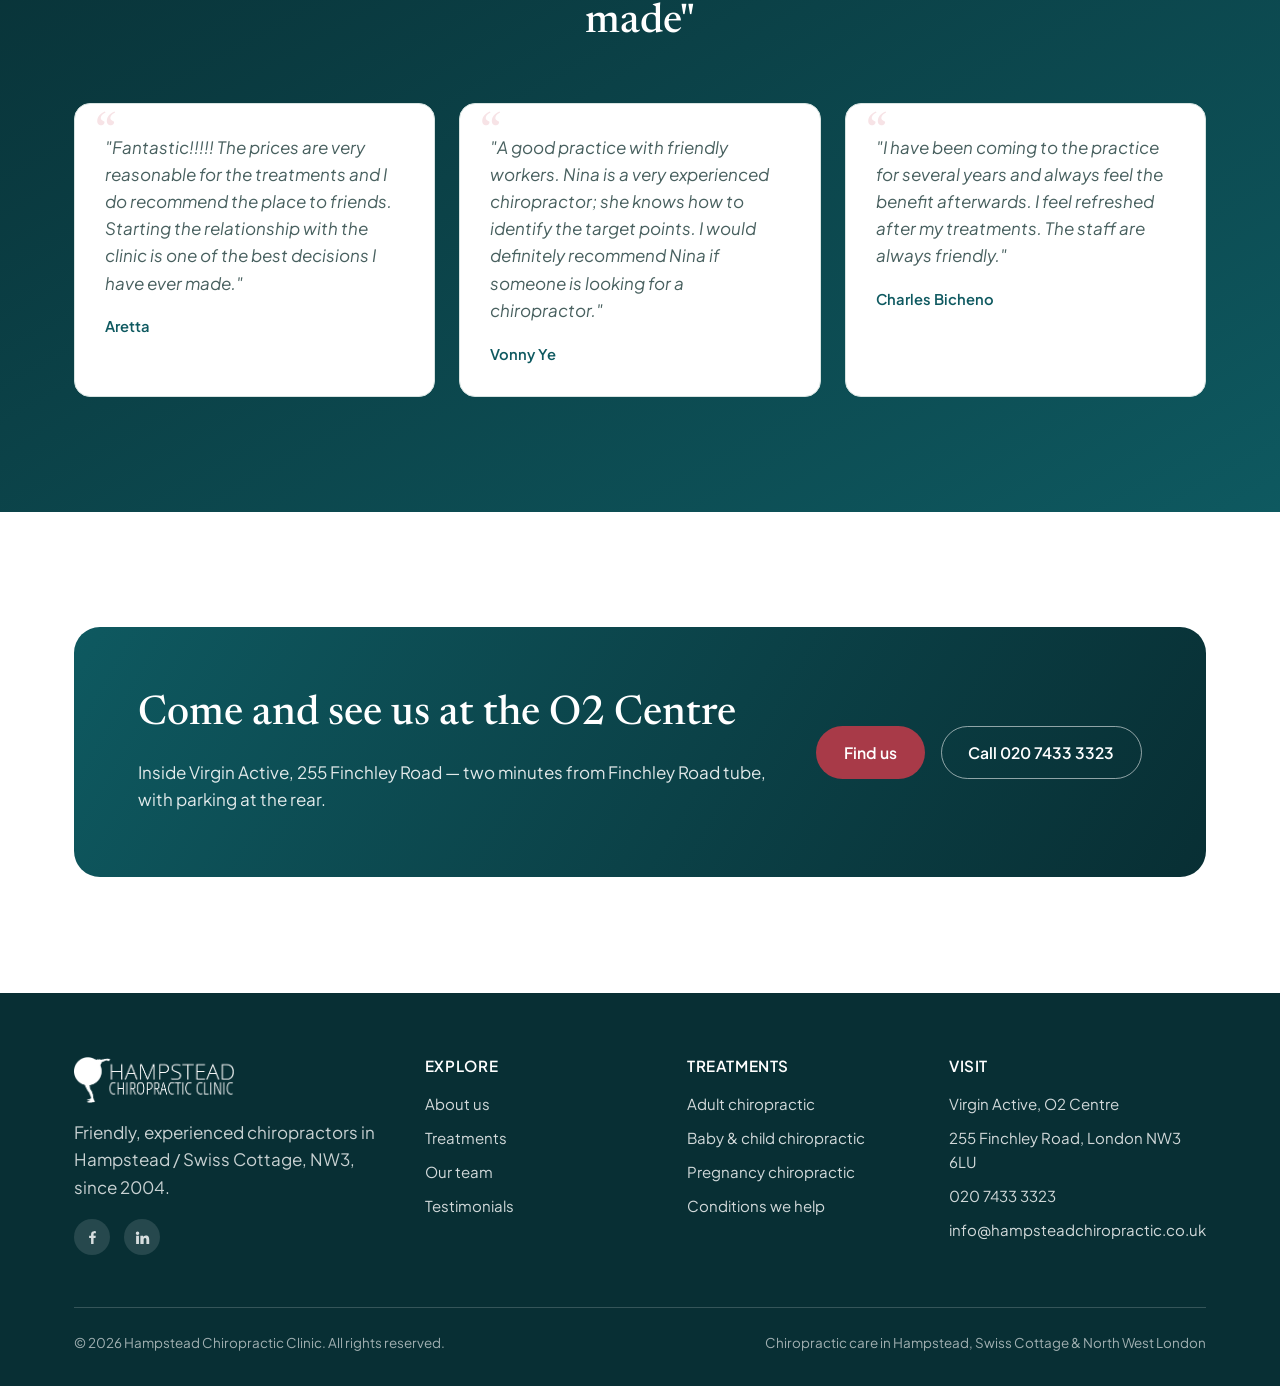
==== commit 40be626a: "Fix Hampstead Chiropractic review blockers" ====
--- a/about.html
+++ b/about.html
@@ -83,13 +83,13 @@
       </div>
       <div class="grid-2">
         <ul class="list-check">
-          <li>Long, flexible hours across the week, including two evenings until 8pm</li>
-          <li>Early Saturday appointments so you don't need to take time off work</li>
+          <li>Long, flexible hours across the week, with evening availability listed on the clinic's own site</li>
+          <li>Saturday appointments so you don't need to take time off work</li>
           <li>Direct billing with all major insurers — no chasing paperwork yourself</li>
           <li>An individualised treatment programme tailored to your goals, never a production line</li>
         </ul>
         <ul class="list-check">
-          <li>All our chiropractors are members of the British Chiropractic Association</li>
+          <li>Practitioner registrations and professional memberships are listed in the team bios</li>
           <li>Ongoing postgraduate training every year to maintain the highest standards of care</li>
           <li>Two minutes' walk from Finchley Road tube (Jubilee &amp; Metropolitan lines)</li>
           <li>A large car park at the rear of the O2 Centre — a rarity this close to central London</li>
@@ -106,19 +106,16 @@
           <h2>Visit us</h2>
           <p>Out of clinic hours, calls are diverted to one of our chiropractors, so you can always get advice when you need it.</p>
           <div class="hours-table" style="margin-top:24px;">
-            <div class="hours-row" data-day="1"><span class="day-name">Monday</span><span class="day-hours">9am – 7pm</span></div>
-            <div class="hours-row" data-day="2"><span class="day-name">Tuesday</span><span class="day-hours">9am – 8pm</span></div>
-            <div class="hours-row" data-day="3"><span class="day-name">Wednesday</span><span class="day-hours">9am – 7pm</span></div>
-            <div class="hours-row" data-day="4"><span class="day-name">Thursday</span><span class="day-hours">9am – 8pm</span></div>
-            <div class="hours-row" data-day="5"><span class="day-name">Friday</span><span class="day-hours">9am – 6pm</span></div>
-            <div class="hours-row" data-day="6"><span class="day-name">Saturday</span><span class="day-hours">9am – 5pm</span></div>
-            <div class="hours-row" data-day="0"><span class="day-name">Sunday</span><span class="day-hours">Closed</span></div>
+            <div class="hours-row" data-day="1"><span class="day-name">Mon, Wed, Fri</span><span class="day-hours">10am – 8pm</span></div>
+            <div class="hours-row" data-day="6"><span class="day-name">Saturday</span><span class="day-hours">8am – 5pm</span></div>
+            <div class="hours-row" data-day="2"><span class="day-name">Tue, Thu</span><span class="day-hours">Call to confirm</span></div>
+            <div class="hours-row" data-day="0"><span class="day-name">Sunday</span><span class="day-hours">Call to confirm</span></div>
           </div>
         </div>
         <div id="insurance">
           <p class="eyebrow">Insurance</p>
           <h2>We bill your insurer directly</h2>
-          <p>If you have private health insurance (sometimes requiring GP referral), we invoice your insurer directly, so you don't have to pay and claim back yourself. Our chiropractors are members of the British Chiropractic Association (BCA), the largest and longest-established association for chiropractors in the UK.</p>
+          <p>If you have private health insurance (sometimes requiring GP referral), the clinic says it invoices the insurer directly, so you don't have to pay and claim back yourself. Their own insurance page lists the following major providers among those covered.</p>
           <div class="chip-row" style="margin-top:20px;">
             <span class="chip">BUPA</span>
             <span class="chip">AXA International</span>
--- a/assets/css/main.css
+++ b/assets/css/main.css
@@ -9,6 +9,7 @@
 
 *, *::before, *::after { box-sizing: border-box; }
 html { scroll-behavior: smooth; }
+body { overflow-x: clip; }
 @media (prefers-reduced-motion: reduce) {
   html { scroll-behavior: auto; }
   *, *::before, *::after {
@@ -243,10 +244,16 @@
     transform: translateX(100%);
     transition: transform 0.4s var(--ease);
     box-shadow: var(--shadow-soft);
+    visibility: hidden;
+    pointer-events: none;
   }
   .nav__links a { font-size: 1.1rem; }
   html:has(body.nav-open) { overflow: hidden; }
-  body.nav-open .nav__links { transform: translateX(0); }
+  body.nav-open .nav__links {
+    transform: translateX(0);
+    visibility: visible;
+    pointer-events: auto;
+  }
   .nav .btn--primary { display: none; }
   body.nav-open .nav__scrim {
     position: fixed;
@@ -615,6 +622,11 @@
   .footer-grid { grid-template-columns: 1fr 1fr; }
 }
 
+@media (max-width: 520px) {
+  .footer-grid { grid-template-columns: 1fr; }
+  .site-footer { overflow-wrap: anywhere; }
+}
+
 /* --- Scroll reveal --- */
 [data-reveal] {
   opacity: 0;
